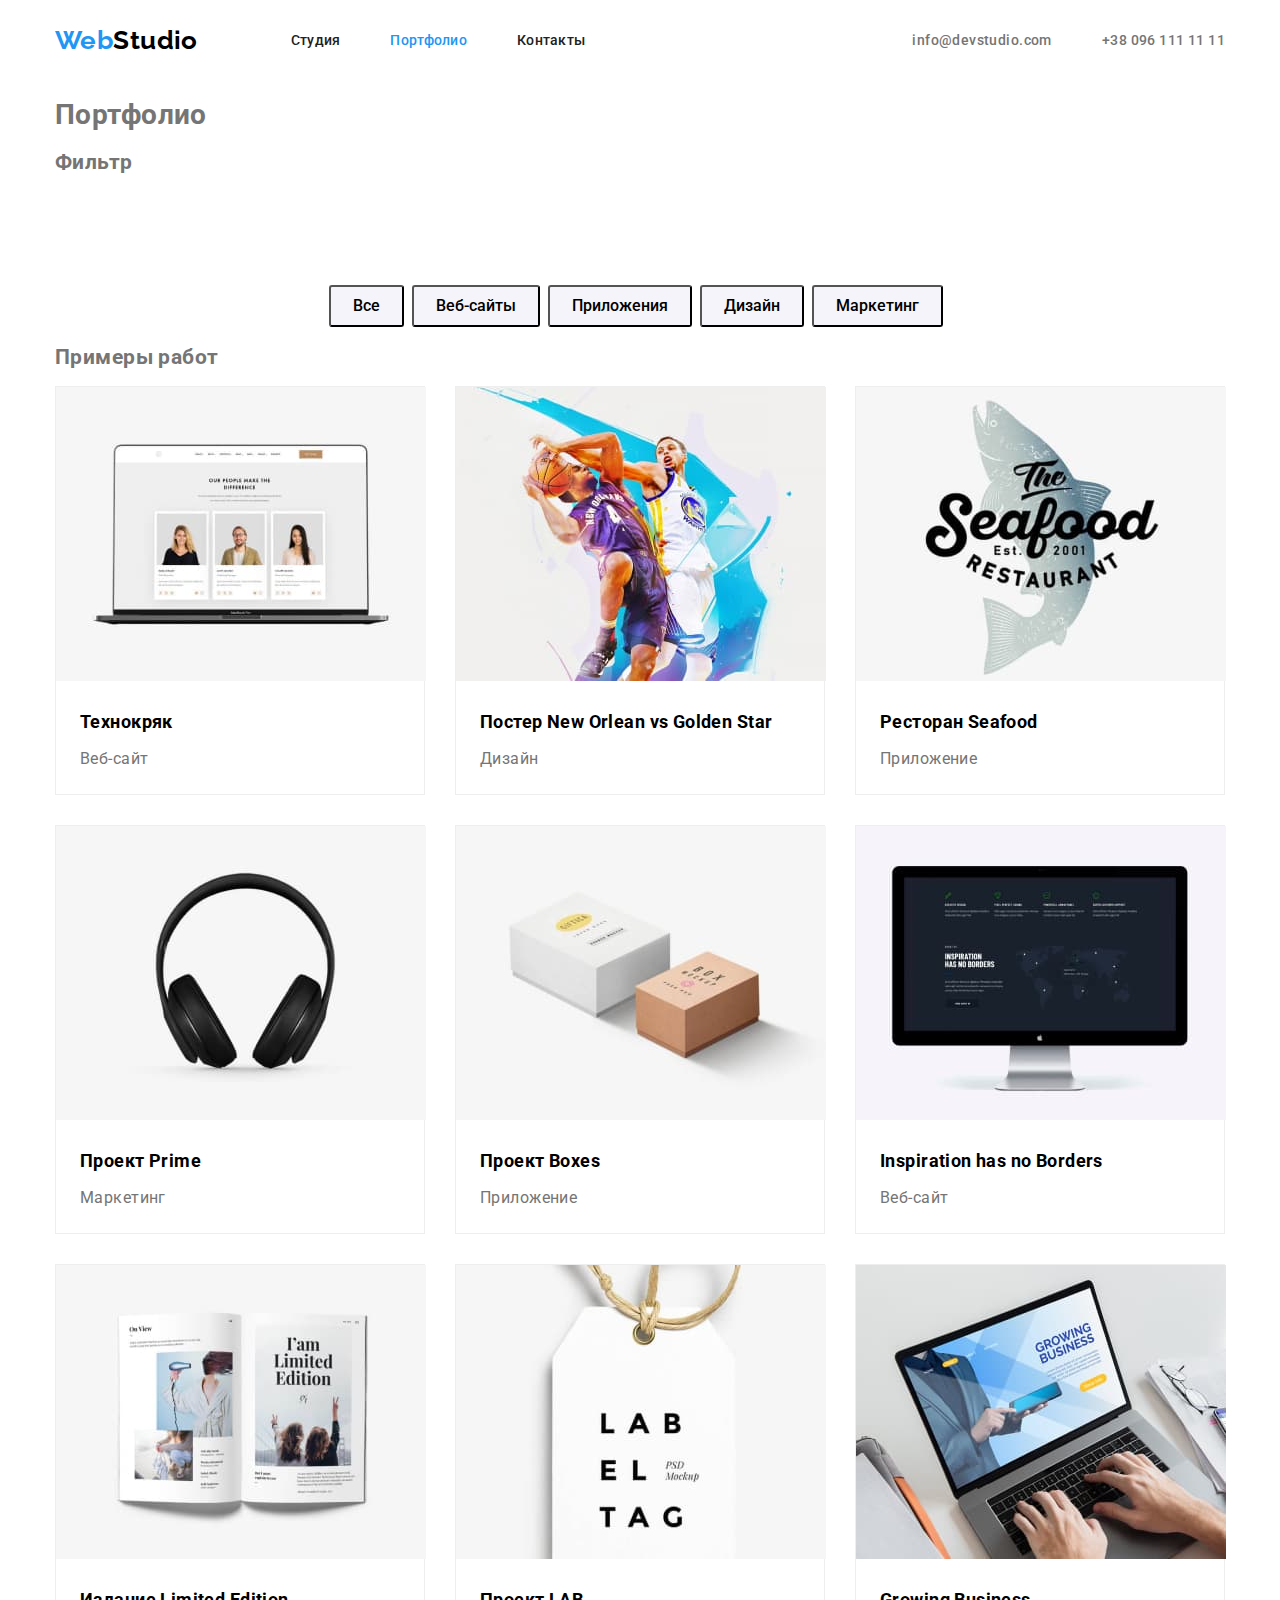
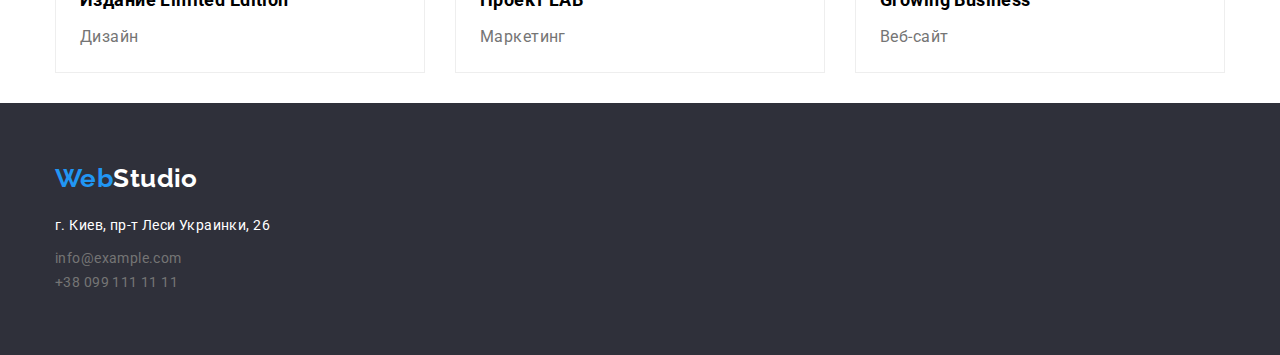
==== portfolio.html @ 8101298c "border" ====
<!DOCTYPE html>
<html lang="ru">
<head>
    <meta charset="UTF-8">
    <meta http-equiv="X-UA-Compatible" content="IE=edge">
    <meta name="viewport" content="width=device-width, initial-scale=1.0">
    <title>Portfolio</title>
    <link rel="stylesheet" href="https://cdnjs.cloudflare.com/ajax/libs/modern-normalize/1.1.0/modern-normalize.min.css">
    <link rel="stylesheet" href="./css/styles.css">
    <link href="https://fonts.googleapis.com/css2?family=Raleway:wght@700&family=Roboto:wght@400;500;700;900&display=swap"
    rel="stylesheet">
</head>
<body>
    <header class="header">
        <nav class="all-nav">
            <div class="container header-cont">
                <a href="./index.html" class="logo"><span class="web">Web</span><span class="studio-dark">Studio</span></a>
                <ul class="site-nav list">
                    <li><a href="./index.html" class="link">Студия</a></li>
                    <li><a href="./portfolio.html" class="link current">Портфолио</a></li>
                    <li><a href="" class="link">Контакты</a></li>
                </ul>
                <ul class="contact-header list">
                    <li><a href="mailto:info@devstudio.com" class="mail link">info@devstudio.com</a></li>
                    <li><a href="tell:+380961111111" class="tell link">+38 096 111 11 11</a></li>
                </ul>
            </div>
        </nav>
    </header>
    <main class="container main-portfolio">
        <h1>Портфолио</h1>
        <section>
            <h2>Фильтр</h2>
            <ul class="filter list">
                <li>
                    <button type="button" class="button">Все</button>
                </li>
                <li>
                    <button type="button" class="button">Веб-сайты</button>
                </li>
                <li>
                    <button type="button" class="button">Приложения</button>
                </li>
                <li>
                    <button type="button" class="button">Дизайн</button>
                </li>
                <li>
                    <button type="button" class="button">Маркетинг</button>
                </li>
            </ul>
        </section>
        <section class="examples">
            <h2>Примеры работ</h2>
            <ul class="examples-list list">
                <li class="examples-item">
                    <a href="" class="link">
                        <img src="./images/techcrack.jpg" alt="Пример веб-сайта" width="370">
                            <div class="abra">
                                <h3 class="title">Технокряк</h3>
                                <p class="description">Веб-сайт</p>
                            </div>
                    </a>
                </li>
                <li class="examples-item">
                    <a href="" class="link">
                        <img src="./images/poster-no-gs.jpg" alt="Постер игры" width="370">
                        <div class="abra">
                            <h3 class="title">Постер New Orlean vs Golden Star</h3>
                            <p class="description">Дизайн</p>
                        </div>
                    </a>
                </li>
                <li class="examples-item">
                    <a href="" class="link">
                        <img src="./images/seafood.jpg" alt="Приложение для ресторана" width="370">
                        <div class="abra">
                            <h3 class="title">Ресторан Seafood</h3>
                            <p class="description">Приложение</p>
                        </div>
                    </a>
                </li>
                <li class="examples-item">
                    <a href="" class="link">
                        <img src="./images/project-prime.jpg" alt="Наушники" width="370">
                        <div class="abra">
                            <h3 class="title">Проект Prime</h3>
                            <p class="description">Маркетинг</p>
                        </div>
                    </a>
                </li>
                <li class="examples-item">
                    <a href="" class="link">
                        <img src="./images/project-boxes.jpg" alt="Коробки" width="370">
                        <div class="abra">
                            <h3 class="title">Проект Boxes</h3>
                            <p class="description">Приложение</p>
                        </div>
                    </a>
                </li>
                <li class="examples-item">
                    <a href="" class="link">
                        <img src="./images/inspiration-has-no-borders.jpg" alt="Пример веб-сайта" width="370">
                        <div class="abra">
                            <h3 class="title">Inspiration has no Borders</h3>
                            <p class="description">Веб-сайт</p>
                        </div>
                    </a>
                </li>
                <li class="examples-item">
                    <a href="" class="link">
                        <img src="./images/limited-edition.jpg" alt="Журнал" width="370">
                        <div class="abra">
                            <h3 class="title">Издание Limited Edition</h3>
                            <p class="description">Дизайн</p>
                        </div>
                    </a>
                </li>
                <li class="examples-item">
                    <a href="" class="link">
                        <img src="./images/project-lab.jpg" alt="Бирка" width="370">
                        <div class="abra">
                            <h3 class="title">Проект LAB</h3>
                            <p class="description">Маркетинг</p>
                        </div>
                    </a>
                    
                </li>
                <li class="examples-item">
                    <a href="" class="link">
                        <img src="./images/growing-business.jpg" alt="Пример проложения" width="370">
                        <div class="abra">
                            <h3 class="title">Growing Business</h3>
                            <p class="description">Веб-сайт</p>
                        </div>
                    </a>
                </li>
            </ul>
        </section>
    </main>
    <footer class="footer ">
        <div class="container">
            <a href="index.html" class="logo link"><span class="web">Web</span><span class="studio-light">Studio</span></a>
            <address class="adress">
                г. Киев, пр-т Леси Украинки, 26
            </address>
            <ul class="contact-footer list">
                <li>
                    <a href="mailto:info@example.com" class="mail link">info@example.com</a>
                </li>
                <li>
                    <a href="tell:+380991111111" class="tell link">+38 099 111 11 11</a>
                </li>
            </ul>
        </div>
    </footer>
</body>
</html>
---- css/styles.css ----
/* Цвет основного текста #757575 */
/* Цвет загoловков #212121 */
/* Цвет акцентирования внимания #2196f3 */
/* Цвет вторичного фона #f5f4fa */
/* Цвет белого текста #ffffff */
/* Фон футера и героя #2f303a*/
:root {
  --primary-text-color: #757575;
  --title-text-color: #212121;
  --accent-text-color: #2196f3;
  --logo-web-color: #2196f3;
  --logo-studio-color: #000000;
  --white-color-text: #ffffff;
  --alternative-bgc: #2f303a;
  --secondary-bcg: #f5f4fa;
}
body {
  font-family: Roboto, sans-serif;
  color: var(--primary-text-color);
  letter-spacing: 0.03em;
  font-size: 14px;
}
.list {
  list-style: none;
  padding: 0;
  margin: 0;
}
.link {
  text-decoration: none;
}
.container {
  margin-left: auto;
  margin-right: auto;
  width: 1200px;
  padding-right: 15px;
  padding-left: 15px;
}
.img {
  display: block;
}
/* Site nav */
.header {
  height: 80px;
}
.header-cont {
  display: flex;
  align-items: center;
  height: 80px;
}
.logo {
  display: flex;
  font-family: raleway, sans-serif;
  font-weight: 700;
  font-size: 26px;
  line-height: 31px;
  text-decoration: none;
}
.logo .web {
  color: var(--logo-web-color);
}
.logo .studio-dark {
  color: var(--logo-studio-color);
}
.logo .studio-light {
  color: var(--white-color-text);
}
.site-nav {
  display: flex;
  margin-left: 93px;
}
.site-nav .link {
  color: var(--title-text-color);
  font-weight: 500;
  line-height: 16px;
  letter-spacing: 0.02em;
  line-height: 1.14;
}
.site-nav .link:not(last-child) {
  margin-right: 50px;
}
.contact-header {
  display: flex;
  margin-left: auto;
}
.site-nav .link:hover,
.site-nav .link:focus {
  color: var(--accent-text-color);
}
.site-nav .link.current {
  color: var(--accent-text-color);
}
.contact-header .tell {
  margin-left: 50px;
}
/* Hero */
.hero {
  background-color: var(--alternative-bgc);
  margin-top: 0px;
  margin-bottom: 0px;
  text-align: center;
  height: 600px;
}
.hero .hero-title {
  color: var(--white-color-text);
  font-weight: 900;
  font-size: 44px;
  line-height: 1.36;
  letter-spacing: 0.06em;
  text-transform: uppercase;
  text-align: center;
  width: 696px;
  margin-bottom: 30px;
  margin-right: auto;
  margin-left: auto;
  padding-top: 200px;
}
.hero .button {
  background-color: var(--accent-text-color);
  color: var(--white-color-text);
  font-family: inherit;
  font-weight: 700;
  letter-spacing: 0.06em;
  font-size: 16px;
  line-height: 1.88;
  cursor: pointer;
  text-align: center;
  border-radius: 3px;
  border: none;
  width: 200px;
  height: 50px;
  margin-right: auto;
  margin-left: auto;
  margin-bottom: 200px;
}
.hero .button:hover,
.hero .button:focus {
  background-color: #188ce8;
}
/* Section */
.section .section-title {
  font-weight: 700;
  font-size: 36px;
  line-height: 1.16;
  color: var(--title-text-color);
  padding-top: 0px;
  margin-top: 0px;
  margin-bottom: 50px;
}
.section .title {
  color: var(--title-text-color);
  font-weight: 700;
  line-height: 1.14;
  margin-bottom: 10px;
  text-transform: uppercase;
}
.without {
  padding-top: 0px;
  padding-bottom: 94px;
}
.without .list-item {
  width: 270px;
}
.without .list {
  display: flex;
  flex-direction: row;
  justify-content: space-between;
}
.s-features .list {
  display: flex;
  flex-direction: row;
  justify-content: space-between;
}
.s-features .section-title {
  display: flex;
  flex-direction: row;
  justify-content: center;
}
.features-img {
  margin-bottom: 94px;
}
.section .description {
  font-weight: 400;
  line-height: 1.7;
  margin-top: 0px;
  margin-bottom: 0px;
}
.our-team .list {
  display: flex;
  flex-direction: row;
  justify-content: space-between;
  padding-bottom: 94px;
}
.our-team {
  background-color: var(--secondary-bcg);
  height: 648px;
}
.our-team .section-title {
  display: flex;
  padding-top: 94px;
  margin-bottom: 50px;
  justify-content: center;
}
.section .team-name {
  color: var(--title-text-color);
  font-size: 16px;
  line-height: 1.19;
  font-weight: 500;
  margin-top: 30px;
  margin-bottom: 10px;
}
.section .position {
  font-size: 16px;
  font-weight: 400;
  line-height: 1.19;
  padding-bottom: 30px;
  margin: 0px;
}
.worker-box {
  background-color: var(--white-color-text);
  width: 270px;
  text-align: center;
  border-radius: 1px;
  box-shadow: 0px 2px 1px rgba(0, 0, 0, 0.2), 0px 1px 1px rgba(0, 0, 0, 0.14),
    0px 1px 3px rgba(0, 0, 0, 0.12);
}
.footer {
  background-color: var(--alternative-bgc);
}
.footer .logo {
  padding-top: 60px;
  margin-bottom: 20px;
}
.contact-header .mail,
.contact-header .tell {
  font-weight: 500;
  color: var(--primary-text-color);
}
.contact-header .mail:focus,
.contact-header .tell:focus,
.contact-header .mail:hover,
.contact-header .tell:hover {
  color: var(--accent-text-color);
}
.contact-footer .mail,
.contact-footer .tell {
  font-weight: 400;
  color: var(--primary-text-color);
  line-height: 1.7;
}
.contact-footer .mail {
  margin-bottom: 9px;
}
.contact-footer .tell {
  padding-bottom: 0px;
}
.contact-footer .mail:hover,
.contact-footer .tell:hover,
.contact-footer .mail:focus,
.contact-footer .tell:focus {
  color: var(--accent-text-color);
}
.adress {
  color: var(--white-color-text);
  font-style: normal;
  line-height: 1.7;
  font-weight: 400;
  margin-bottom: 9px;
}
.contact-footer {
  padding-bottom: 60px;
}
/* Portfolio */
.examples-list {
  display: flex;
  justify-content: space-between;
  flex-wrap: wrap;
}
.filter .button {
  background-color: var(--secondary-bcg);
  color: var(--logo-studio-color);
  font-size: 16px;
  font-weight: 500;
  line-height: 1.62;
  text-align: center;
  font-family: inherit;
  cursor: pointer;
  padding: 6px 22px;
  border-radius: 3px;
}
.filter .button:focus,
.filter .button:hover {
  color: var(--white-color-text);
  background-color: var(--accent-text-color);
}
.examples .title {
  color: var(--logo-studio-color);
  font-size: 18px;
  line-height: 2;
  font-weight: 700;
  margin: 0px;
  margin-bottom: 4px;
}
.examples .description {
  font-size: 16px;
  line-height: 1.88;
  font-weight: 400;
  color: var(--primary-text-color);
  margin: 0px;
}
.examples-item {
  border: 1px solid #eeeeee;
  width: 370px;
  margin-bottom: 30px;
  margin-right: 0px;
}
.abra {
  margin: 20px 24px;
  width: 322px;
  height: 70px;
}
.filter {
  display: flex;
  justify-content: center;
  padding-top: 94px;
}
.filter .button:not(last-child) {
  margin-right: 8px;
}
.mail-portfolio {
  border-top: 1px solid #ececec;
  padding-top: 94px;
}
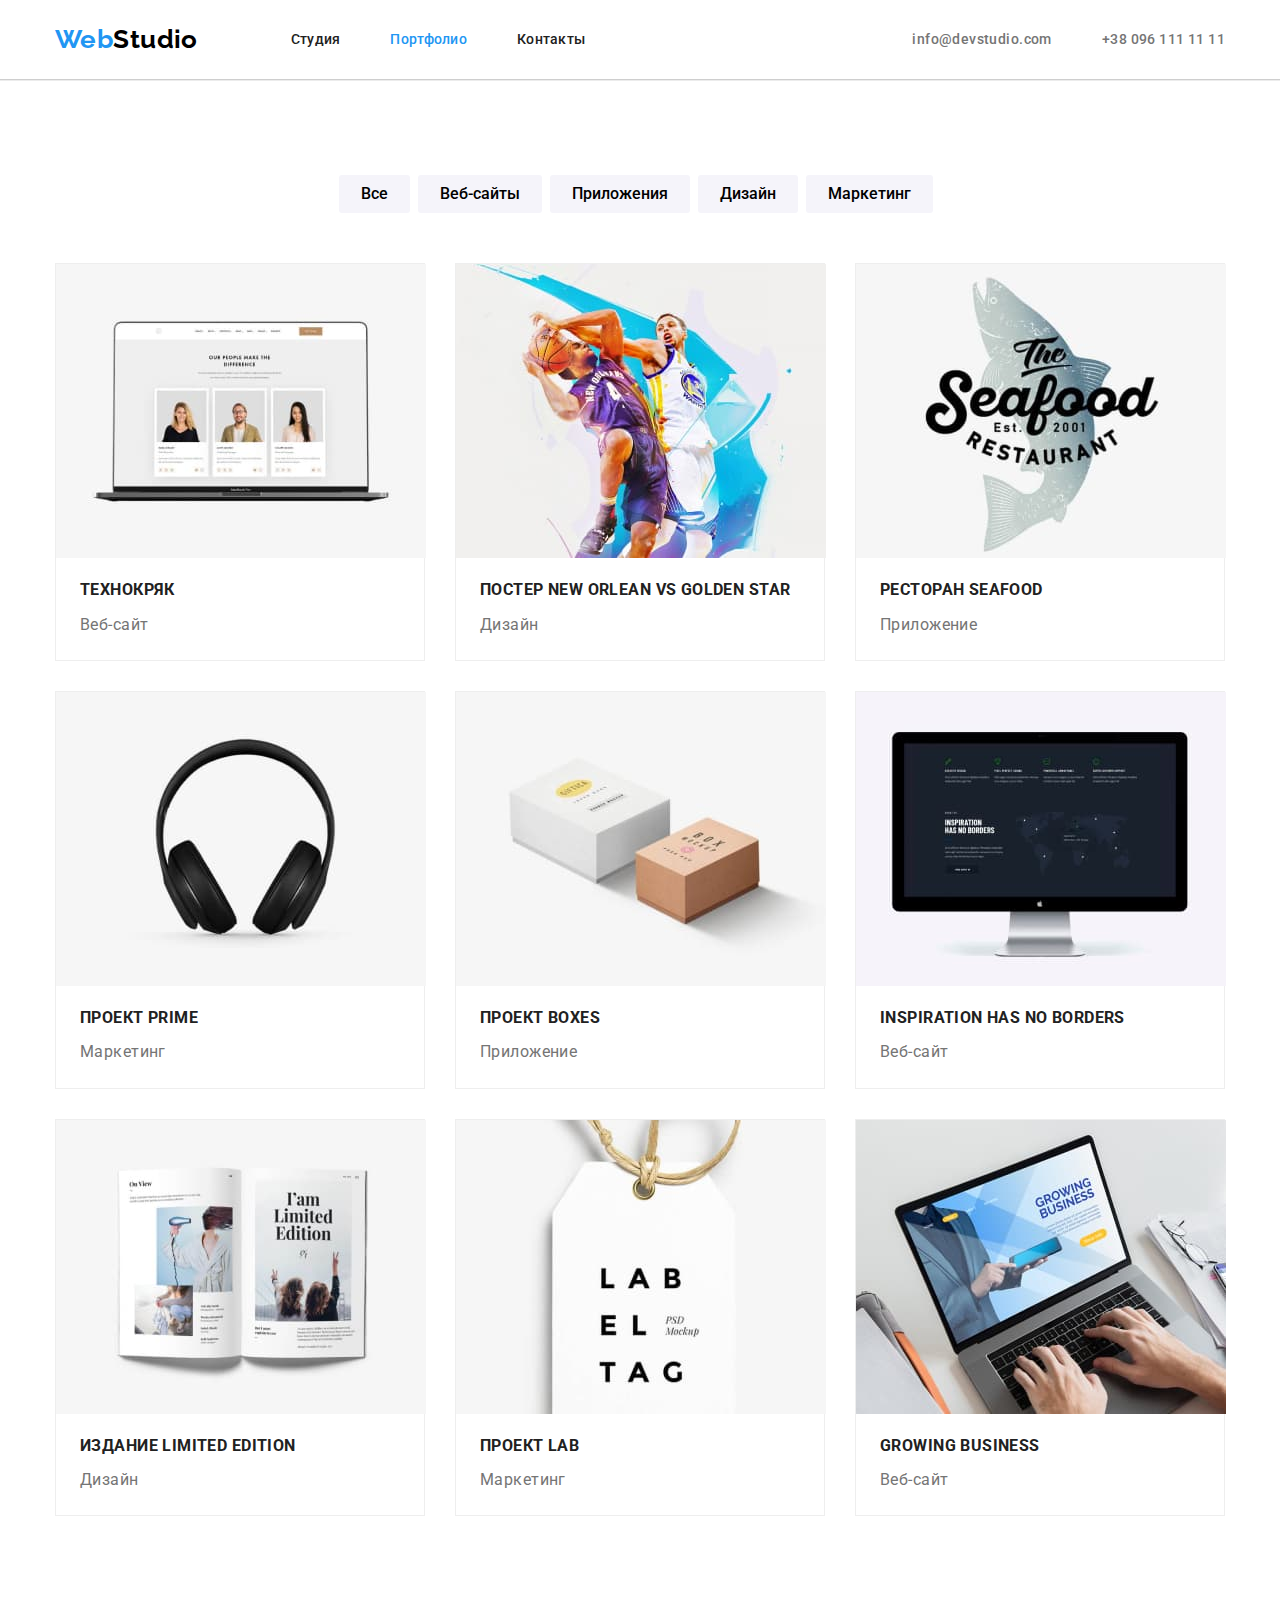
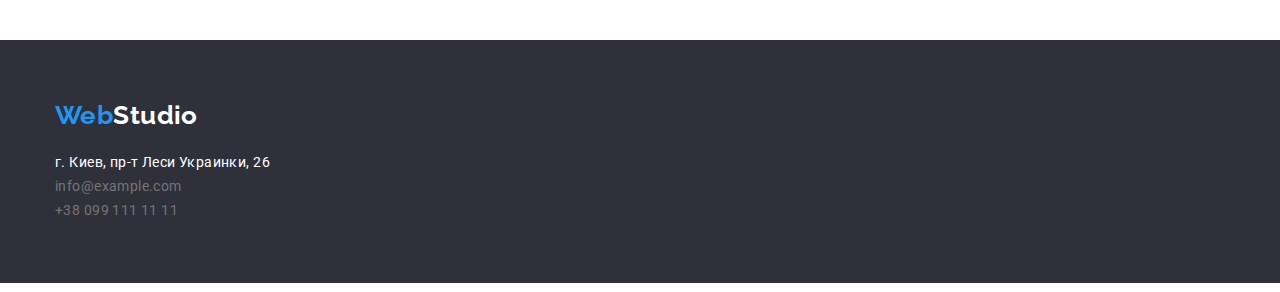
==== commit 25b18ad9: "исправление ошибок" ====
--- a/portfolio.html
+++ b/portfolio.html
@@ -1,157 +1,167 @@
 <!DOCTYPE html>
 <html lang="ru">
+
 <head>
     <meta charset="UTF-8">
     <meta http-equiv="X-UA-Compatible" content="IE=edge">
     <meta name="viewport" content="width=device-width, initial-scale=1.0">
     <title>Portfolio</title>
-    <link rel="stylesheet" href="https://cdnjs.cloudflare.com/ajax/libs/modern-normalize/1.1.0/modern-normalize.min.css">
+    <link rel="stylesheet"
+        href="https://cdnjs.cloudflare.com/ajax/libs/modern-normalize/1.1.0/modern-normalize.min.css">
+    <link
+        href="https://fonts.googleapis.com/css2?family=Raleway:wght@700&family=Roboto:wght@400;500;700;900&display=swap"
+        rel="stylesheet">
     <link rel="stylesheet" href="./css/styles.css">
-    <link href="https://fonts.googleapis.com/css2?family=Raleway:wght@700&family=Roboto:wght@400;500;700;900&display=swap"
-    rel="stylesheet">
+
 </head>
+
 <body>
+    <!--======================== HEADER ========================-->
     <header class="header">
-        <nav class="all-nav">
-            <div class="container header-cont">
-                <a href="./index.html" class="logo"><span class="web">Web</span><span class="studio-dark">Studio</span></a>
+        <div class="container">
+            <nav class="nav">
+                <a href="./index.html" class="logo"><span class="web">Web</span>
+                    <span class="studio-dark">Studio</span></a>
                 <ul class="site-nav list">
                     <li><a href="./index.html" class="link">Студия</a></li>
                     <li><a href="./portfolio.html" class="link current">Портфолио</a></li>
                     <li><a href="" class="link">Контакты</a></li>
                 </ul>
-                <ul class="contact-header list">
-                    <li><a href="mailto:info@devstudio.com" class="mail link">info@devstudio.com</a></li>
-                    <li><a href="tell:+380961111111" class="tell link">+38 096 111 11 11</a></li>
+            </nav>
+            <ul class="contact-header list">
+                <li><a href="mailto:info@devstudio.com" class="mail link">info@devstudio.com</a></li>
+                <li><a href="tell:+380961111111" class="tell link">+38 096 111 11 11</a></li>
+            </ul>
+        </div>
+    </header>
+    <main>
+        <section class="section portfolio">
+            <div class="container">
+                <h1 class="visually-hidden">Портфолио</h1>
+                <h2 class="visually-hidden">Фильтр</h2>
+                <ul class="filter list">
+                    <li>
+                        <button type="button" class="button">Все</button>
+                    </li>
+                    <li>
+                        <button type="button" class="button">Веб-сайты</button>
+                    </li>
+                    <li>
+                        <button type="button" class="button">Приложения</button>
+                    </li>
+                    <li>
+                        <button type="button" class="button">Дизайн</button>
+                    </li>
+                    <li>
+                        <button type="button" class="button">Маркетинг</button>
+                    </li>
                 </ul>
-            </div>
-        </nav>
-    </header>
-    <main class="container main-portfolio">
-        <h1>Портфолио</h1>
-        <section>
-            <h2>Фильтр</h2>
-            <ul class="filter list">
-                <li>
-                    <button type="button" class="button">Все</button>
-                </li>
-                <li>
-                    <button type="button" class="button">Веб-сайты</button>
-                </li>
-                <li>
-                    <button type="button" class="button">Приложения</button>
-                </li>
-                <li>
-                    <button type="button" class="button">Дизайн</button>
-                </li>
-                <li>
-                    <button type="button" class="button">Маркетинг</button>
-                </li>
-            </ul>
-        </section>
-        <section class="examples">
-            <h2>Примеры работ</h2>
-            <ul class="examples-list list">
-                <li class="examples-item">
-                    <a href="" class="link">
-                        <img src="./images/techcrack.jpg" alt="Пример веб-сайта" width="370">
+                <h2 class="visually-hidden">Примеры работ</h2>
+                <ul class="examples-list list">
+                    <li class="examples-item">
+                        <a href="" class="link">
+                            <img src="./images/techcrack.jpg" alt="Пример веб-сайта" width="370">
                             <div class="abra">
                                 <h3 class="title">Технокряк</h3>
                                 <p class="description">Веб-сайт</p>
                             </div>
-                    </a>
-                </li>
-                <li class="examples-item">
-                    <a href="" class="link">
-                        <img src="./images/poster-no-gs.jpg" alt="Постер игры" width="370">
-                        <div class="abra">
-                            <h3 class="title">Постер New Orlean vs Golden Star</h3>
-                            <p class="description">Дизайн</p>
-                        </div>
-                    </a>
-                </li>
-                <li class="examples-item">
-                    <a href="" class="link">
-                        <img src="./images/seafood.jpg" alt="Приложение для ресторана" width="370">
-                        <div class="abra">
-                            <h3 class="title">Ресторан Seafood</h3>
-                            <p class="description">Приложение</p>
-                        </div>
-                    </a>
-                </li>
-                <li class="examples-item">
-                    <a href="" class="link">
-                        <img src="./images/project-prime.jpg" alt="Наушники" width="370">
-                        <div class="abra">
-                            <h3 class="title">Проект Prime</h3>
-                            <p class="description">Маркетинг</p>
-                        </div>
-                    </a>
-                </li>
-                <li class="examples-item">
-                    <a href="" class="link">
-                        <img src="./images/project-boxes.jpg" alt="Коробки" width="370">
-                        <div class="abra">
-                            <h3 class="title">Проект Boxes</h3>
-                            <p class="description">Приложение</p>
-                        </div>
-                    </a>
-                </li>
-                <li class="examples-item">
-                    <a href="" class="link">
-                        <img src="./images/inspiration-has-no-borders.jpg" alt="Пример веб-сайта" width="370">
-                        <div class="abra">
-                            <h3 class="title">Inspiration has no Borders</h3>
-                            <p class="description">Веб-сайт</p>
-                        </div>
-                    </a>
-                </li>
-                <li class="examples-item">
-                    <a href="" class="link">
-                        <img src="./images/limited-edition.jpg" alt="Журнал" width="370">
-                        <div class="abra">
-                            <h3 class="title">Издание Limited Edition</h3>
-                            <p class="description">Дизайн</p>
-                        </div>
-                    </a>
-                </li>
-                <li class="examples-item">
-                    <a href="" class="link">
-                        <img src="./images/project-lab.jpg" alt="Бирка" width="370">
-                        <div class="abra">
-                            <h3 class="title">Проект LAB</h3>
-                            <p class="description">Маркетинг</p>
-                        </div>
-                    </a>
-                    
-                </li>
-                <li class="examples-item">
-                    <a href="" class="link">
-                        <img src="./images/growing-business.jpg" alt="Пример проложения" width="370">
-                        <div class="abra">
-                            <h3 class="title">Growing Business</h3>
-                            <p class="description">Веб-сайт</p>
-                        </div>
-                    </a>
-                </li>
-            </ul>
+                        </a>
+                    </li>
+                    <li class="examples-item">
+                        <a href="" class="link">
+                            <img src="./images/poster-no-gs.jpg" alt="Постер игры" width="370">
+                            <div class="abra">
+                                <h3 class="title">Постер New Orlean vs Golden Star</h3>
+                                <p class="description">Дизайн</p>
+                            </div>
+                        </a>
+                    </li>
+                    <li class="examples-item">
+                        <a href="" class="link">
+                            <img src="./images/seafood.jpg" alt="Приложение для ресторана" width="370">
+                            <div class="abra">
+                                <h3 class="title">Ресторан Seafood</h3>
+                                <p class="description">Приложение</p>
+                            </div>
+                        </a>
+                    </li>
+                    <li class="examples-item">
+                        <a href="" class="link">
+                            <img src="./images/project-prime.jpg" alt="Наушники" width="370">
+                            <div class="abra">
+                                <h3 class="title">Проект Prime</h3>
+                                <p class="description">Маркетинг</p>
+                            </div>
+                        </a>
+                    </li>
+                    <li class="examples-item">
+                        <a href="" class="link">
+                            <img src="./images/project-boxes.jpg" alt="Коробки" width="370">
+                            <div class="abra">
+                                <h3 class="title">Проект Boxes</h3>
+                                <p class="description">Приложение</p>
+                            </div>
+                        </a>
+                    </li>
+                    <li class="examples-item">
+                        <a href="" class="link">
+                            <img src="./images/inspiration-has-no-borders.jpg" alt="Пример веб-сайта" width="370">
+                            <div class="abra">
+                                <h3 class="title">Inspiration has no Borders</h3>
+                                <p class="description">Веб-сайт</p>
+                            </div>
+                        </a>
+                    </li>
+                    <li class="examples-item">
+                        <a href="" class="link">
+                            <img src="./images/limited-edition.jpg" alt="Журнал" width="370">
+                            <div class="abra">
+                                <h3 class="title">Издание Limited Edition</h3>
+                                <p class="description">Дизайн</p>
+                            </div>
+                        </a>
+                    </li>
+                    <li class="examples-item">
+                        <a href="" class="link">
+                            <img src="./images/project-lab.jpg" alt="Бирка" width="370">
+                            <div class="abra">
+                                <h3 class="title">Проект LAB</h3>
+                                <p class="description">Маркетинг</p>
+                            </div>
+                        </a>
+
+                    </li>
+                    <li class="examples-item">
+                        <a href="" class="link">
+                            <img src="./images/growing-business.jpg" alt="Пример проложения" width="370">
+                            <div class="abra">
+                                <h3 class="title">Growing Business</h3>
+                                <p class="description">Веб-сайт</p>
+                            </div>
+                        </a>
+                    </li>
+                </ul>
+            </div>
         </section>
     </main>
     <footer class="footer ">
         <div class="container">
-            <a href="index.html" class="logo link"><span class="web">Web</span><span class="studio-light">Studio</span></a>
+            <a href="index.html" class="logo link"><span class="web">Web</span><span
+                    class="studio-light">Studio</span></a>
             <address class="adress">
                 г. Киев, пр-т Леси Украинки, 26
+
+                <ul class="contact-footer list">
+                    <li>
+                        <a href="mailto:info@example.com" class="mail link">info@example.com</a>
+                    </li>
+                    <li>
+                        <a href="tell:+380991111111" class="tell link">+38 099 111 11 11</a>
+                    </li>
+                </ul>
             </address>
-            <ul class="contact-footer list">
-                <li>
-                    <a href="mailto:info@example.com" class="mail link">info@example.com</a>
-                </li>
-                <li>
-                    <a href="tell:+380991111111" class="tell link">+38 099 111 11 11</a>
-                </li>
-            </ul>
         </div>
     </footer>
 </body>
+
 </html>--- a/css/styles.css
+++ b/css/styles.css
@@ -14,19 +14,25 @@
   --alternative-bgc: #2f303a;
   --secondary-bcg: #f5f4fa;
 }
+.link {
+  text-decoration: none;
+}
 body {
   font-family: Roboto, sans-serif;
   color: var(--primary-text-color);
   letter-spacing: 0.03em;
   font-size: 14px;
 }
+h1,
+h2,
+h3,
+p {
+  margin: 0;
+}
 .list {
   list-style: none;
   padding: 0;
   margin: 0;
-}
-.link {
-  text-decoration: none;
 }
 .container {
   margin-left: auto;
@@ -38,15 +44,20 @@
 .img {
   display: block;
 }
+.visually-hidden {
+  position: absolute;
+  width: 1px;
+  height: 1px;
+  margin: -1px;
+  border: 0;
+  padding: 0;
+
+  white-space: nowrap;
+  clip-path: inset(100%);
+  clip: rect(0 0 0 0);
+  overflow: hidden;
+}
 /* Site nav */
-.header {
-  height: 80px;
-}
-.header-cont {
-  display: flex;
-  align-items: center;
-  height: 80px;
-}
 .logo {
   display: flex;
   font-family: raleway, sans-serif;
@@ -54,6 +65,7 @@
   font-size: 26px;
   line-height: 31px;
   text-decoration: none;
+  align-items: center;
 }
 .logo .web {
   color: var(--logo-web-color);
@@ -67,6 +79,10 @@
 .site-nav {
   display: flex;
   margin-left: 93px;
+}
+.nav {
+  display: flex;
+  align-items: center;
 }
 .site-nav .link {
   color: var(--title-text-color);
@@ -75,11 +91,22 @@
   letter-spacing: 0.02em;
   line-height: 1.14;
 }
-.site-nav .link:not(last-child) {
+.site-nav > li:not(:last-child) {
   margin-right: 50px;
 }
+.header .container {
+  display: flex;
+  align-items: center;
+  flex-direction: row;
+}
+.header {
+  border-bottom: 1px solid #cecece;
+  padding-top: 24px;
+  padding-bottom: 24px;
+}
 .contact-header {
   display: flex;
+  text-align: center;
   margin-left: auto;
 }
 .site-nav .link:hover,
@@ -99,6 +126,8 @@
   margin-bottom: 0px;
   text-align: center;
   height: 600px;
+  padding-top: 200px;
+  padding-bottom: 200px;
 }
 .hero .hero-title {
   color: var(--white-color-text);
@@ -109,10 +138,8 @@
   text-transform: uppercase;
   text-align: center;
   width: 696px;
+  margin: 0 auto;
   margin-bottom: 30px;
-  margin-right: auto;
-  margin-left: auto;
-  padding-top: 200px;
 }
 .hero .button {
   background-color: var(--accent-text-color);
@@ -153,24 +180,24 @@
   margin-bottom: 10px;
   text-transform: uppercase;
 }
-.without {
+.features {
   padding-top: 0px;
   padding-bottom: 94px;
 }
-.without .list-item {
+.features .list-item {
   width: 270px;
 }
-.without .list {
+.features .list {
   display: flex;
   flex-direction: row;
   justify-content: space-between;
 }
-.s-features .list {
+.bussines .list {
   display: flex;
   flex-direction: row;
   justify-content: space-between;
 }
-.s-features .section-title {
+.bussines .section-title {
   display: flex;
   flex-direction: row;
   justify-content: center;
@@ -178,7 +205,7 @@
 .features-img {
   margin-bottom: 94px;
 }
-.section .description {
+.sect .description {
   font-weight: 400;
   line-height: 1.7;
   margin-top: 0px;
@@ -192,7 +219,6 @@
 }
 .our-team {
   background-color: var(--secondary-bcg);
-  height: 648px;
 }
 .our-team .section-title {
   display: flex;
@@ -286,6 +312,7 @@
   cursor: pointer;
   padding: 6px 22px;
   border-radius: 3px;
+  border-style: none;
 }
 .filter .button:focus,
 .filter .button:hover {
@@ -300,7 +327,7 @@
   margin: 0px;
   margin-bottom: 4px;
 }
-.examples .description {
+.examples-item .description {
   font-size: 16px;
   line-height: 1.88;
   font-weight: 400;
@@ -316,17 +343,19 @@
 .abra {
   margin: 20px 24px;
   width: 322px;
-  height: 70px;
 }
 .filter {
   display: flex;
   justify-content: center;
+  margin-bottom: 50px;
+}
+.filter .button:nth-last-child(1) {
+  margin-right: 8px;
+}
+.section {
   padding-top: 94px;
-}
-.filter .button:not(last-child) {
-  margin-right: 8px;
-}
-.mail-portfolio {
+  padding-bottom: 94px;
+}
+.portfolio {
   border-top: 1px solid #ececec;
-  padding-top: 94px;
-}
+}
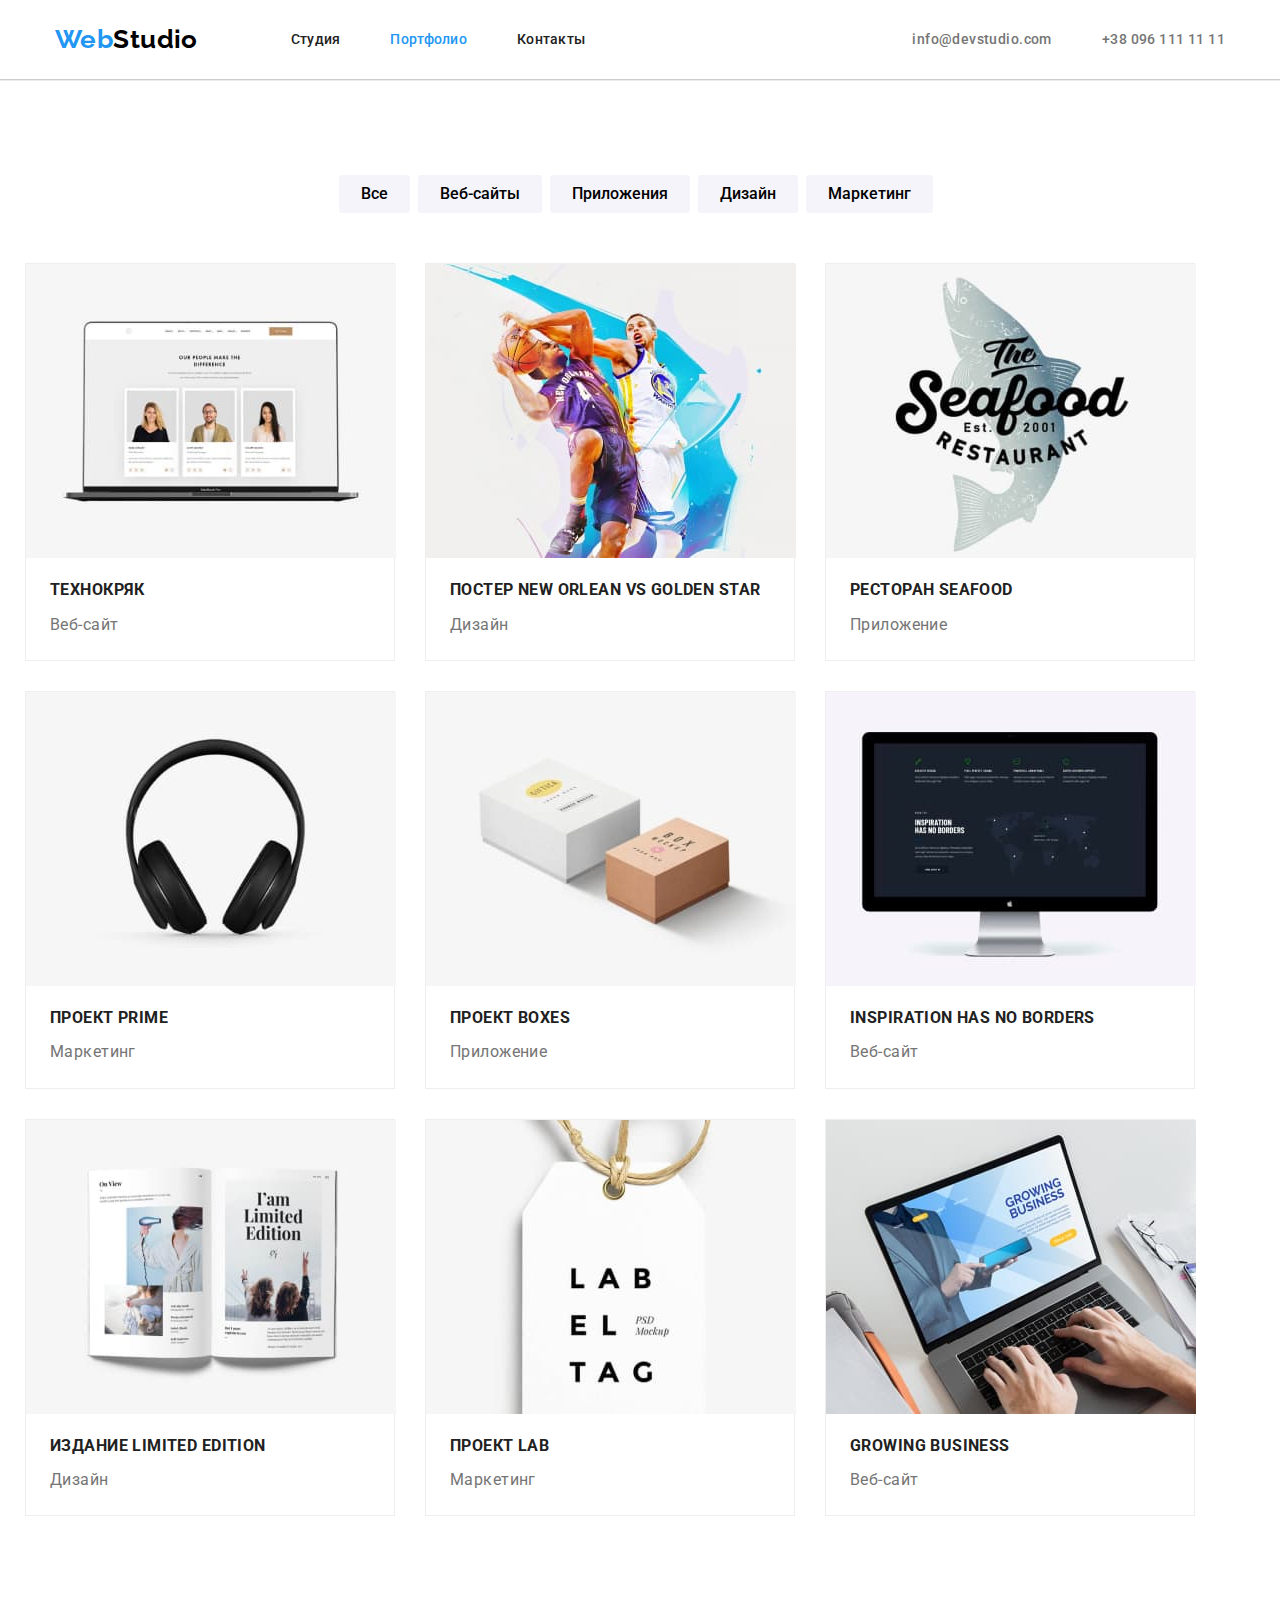
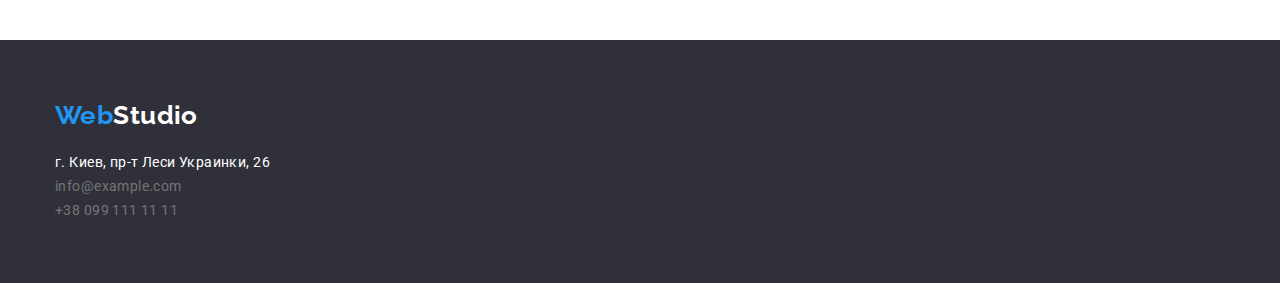
==== commit 8355ed84: "correct" ====
--- a/portfolio.html
+++ b/portfolio.html
@@ -61,7 +61,7 @@
                     <li class="examples-item">
                         <a href="" class="link">
                             <img src="./images/techcrack.jpg" alt="Пример веб-сайта" width="370">
-                            <div class="abra">
+                            <div class="item-description">
                                 <h3 class="title">Технокряк</h3>
                                 <p class="description">Веб-сайт</p>
                             </div>
@@ -70,7 +70,7 @@
                     <li class="examples-item">
                         <a href="" class="link">
                             <img src="./images/poster-no-gs.jpg" alt="Постер игры" width="370">
-                            <div class="abra">
+                            <div class="item-description">
                                 <h3 class="title">Постер New Orlean vs Golden Star</h3>
                                 <p class="description">Дизайн</p>
                             </div>
@@ -79,7 +79,7 @@
                     <li class="examples-item">
                         <a href="" class="link">
                             <img src="./images/seafood.jpg" alt="Приложение для ресторана" width="370">
-                            <div class="abra">
+                            <div class="item-description">
                                 <h3 class="title">Ресторан Seafood</h3>
                                 <p class="description">Приложение</p>
                             </div>
@@ -88,7 +88,7 @@
                     <li class="examples-item">
                         <a href="" class="link">
                             <img src="./images/project-prime.jpg" alt="Наушники" width="370">
-                            <div class="abra">
+                            <div class="item-description">
                                 <h3 class="title">Проект Prime</h3>
                                 <p class="description">Маркетинг</p>
                             </div>
@@ -97,7 +97,7 @@
                     <li class="examples-item">
                         <a href="" class="link">
                             <img src="./images/project-boxes.jpg" alt="Коробки" width="370">
-                            <div class="abra">
+                            <div class="item-description">
                                 <h3 class="title">Проект Boxes</h3>
                                 <p class="description">Приложение</p>
                             </div>
@@ -106,7 +106,7 @@
                     <li class="examples-item">
                         <a href="" class="link">
                             <img src="./images/inspiration-has-no-borders.jpg" alt="Пример веб-сайта" width="370">
-                            <div class="abra">
+                            <div class="item-description">
                                 <h3 class="title">Inspiration has no Borders</h3>
                                 <p class="description">Веб-сайт</p>
                             </div>
@@ -115,7 +115,7 @@
                     <li class="examples-item">
                         <a href="" class="link">
                             <img src="./images/limited-edition.jpg" alt="Журнал" width="370">
-                            <div class="abra">
+                            <div class="item-description">
                                 <h3 class="title">Издание Limited Edition</h3>
                                 <p class="description">Дизайн</p>
                             </div>
@@ -124,7 +124,7 @@
                     <li class="examples-item">
                         <a href="" class="link">
                             <img src="./images/project-lab.jpg" alt="Бирка" width="370">
-                            <div class="abra">
+                            <div class="item-description">
                                 <h3 class="title">Проект LAB</h3>
                                 <p class="description">Маркетинг</p>
                             </div>
@@ -134,7 +134,7 @@
                     <li class="examples-item">
                         <a href="" class="link">
                             <img src="./images/growing-business.jpg" alt="Пример проложения" width="370">
-                            <div class="abra">
+                            <div class="item-description">
                                 <h3 class="title">Growing Business</h3>
                                 <p class="description">Веб-сайт</p>
                             </div>
@@ -149,9 +149,10 @@
             <a href="index.html" class="logo link"><span class="web">Web</span><span
                     class="studio-light">Studio</span></a>
             <address class="adress">
-                г. Киев, пр-т Леси Украинки, 26
-
-                <ul class="contact-footer list">
+                <ul class="contact-footer list link">
+                    <li>
+                        <a href="" class="footer-adress link adress">г. Киев, пр-т Леси Украинки, 26</a>
+                    </li>
                     <li>
                         <a href="mailto:info@example.com" class="mail link">info@example.com</a>
                     </li>
--- a/css/styles.css
+++ b/css/styles.css
@@ -251,9 +251,10 @@
 }
 .footer {
   background-color: var(--alternative-bgc);
+  padding-top: 60px;
+  padding-bottom: 60px;
 }
 .footer .logo {
-  padding-top: 60px;
   margin-bottom: 20px;
 }
 .contact-header .mail,
@@ -279,6 +280,9 @@
 .contact-footer .tell {
   padding-bottom: 0px;
 }
+.footer-adress {
+  margin-bottom: 9px;
+}
 .contact-footer .mail:hover,
 .contact-footer .tell:hover,
 .contact-footer .mail:focus,
@@ -290,16 +294,12 @@
   font-style: normal;
   line-height: 1.7;
   font-weight: 400;
-  margin-bottom: 9px;
-}
-.contact-footer {
-  padding-bottom: 60px;
 }
 /* Portfolio */
 .examples-list {
   display: flex;
-  justify-content: space-between;
   flex-wrap: wrap;
+  margin-left: -30px;
 }
 .filter .button {
   background-color: var(--secondary-bcg);
@@ -338,9 +338,14 @@
   border: 1px solid #eeeeee;
   width: 370px;
   margin-bottom: 30px;
-  margin-right: 0px;
-}
-.abra {
+  margin-right: 30px;
+}
+.examples-item:not(:nth-last-child(-n + 3)) {
+  margin-bottom: 30px;
+}
+.examples-item:not(:nth-child(3n + 0)) {
+}
+.item-description {
   margin: 20px 24px;
   width: 322px;
 }
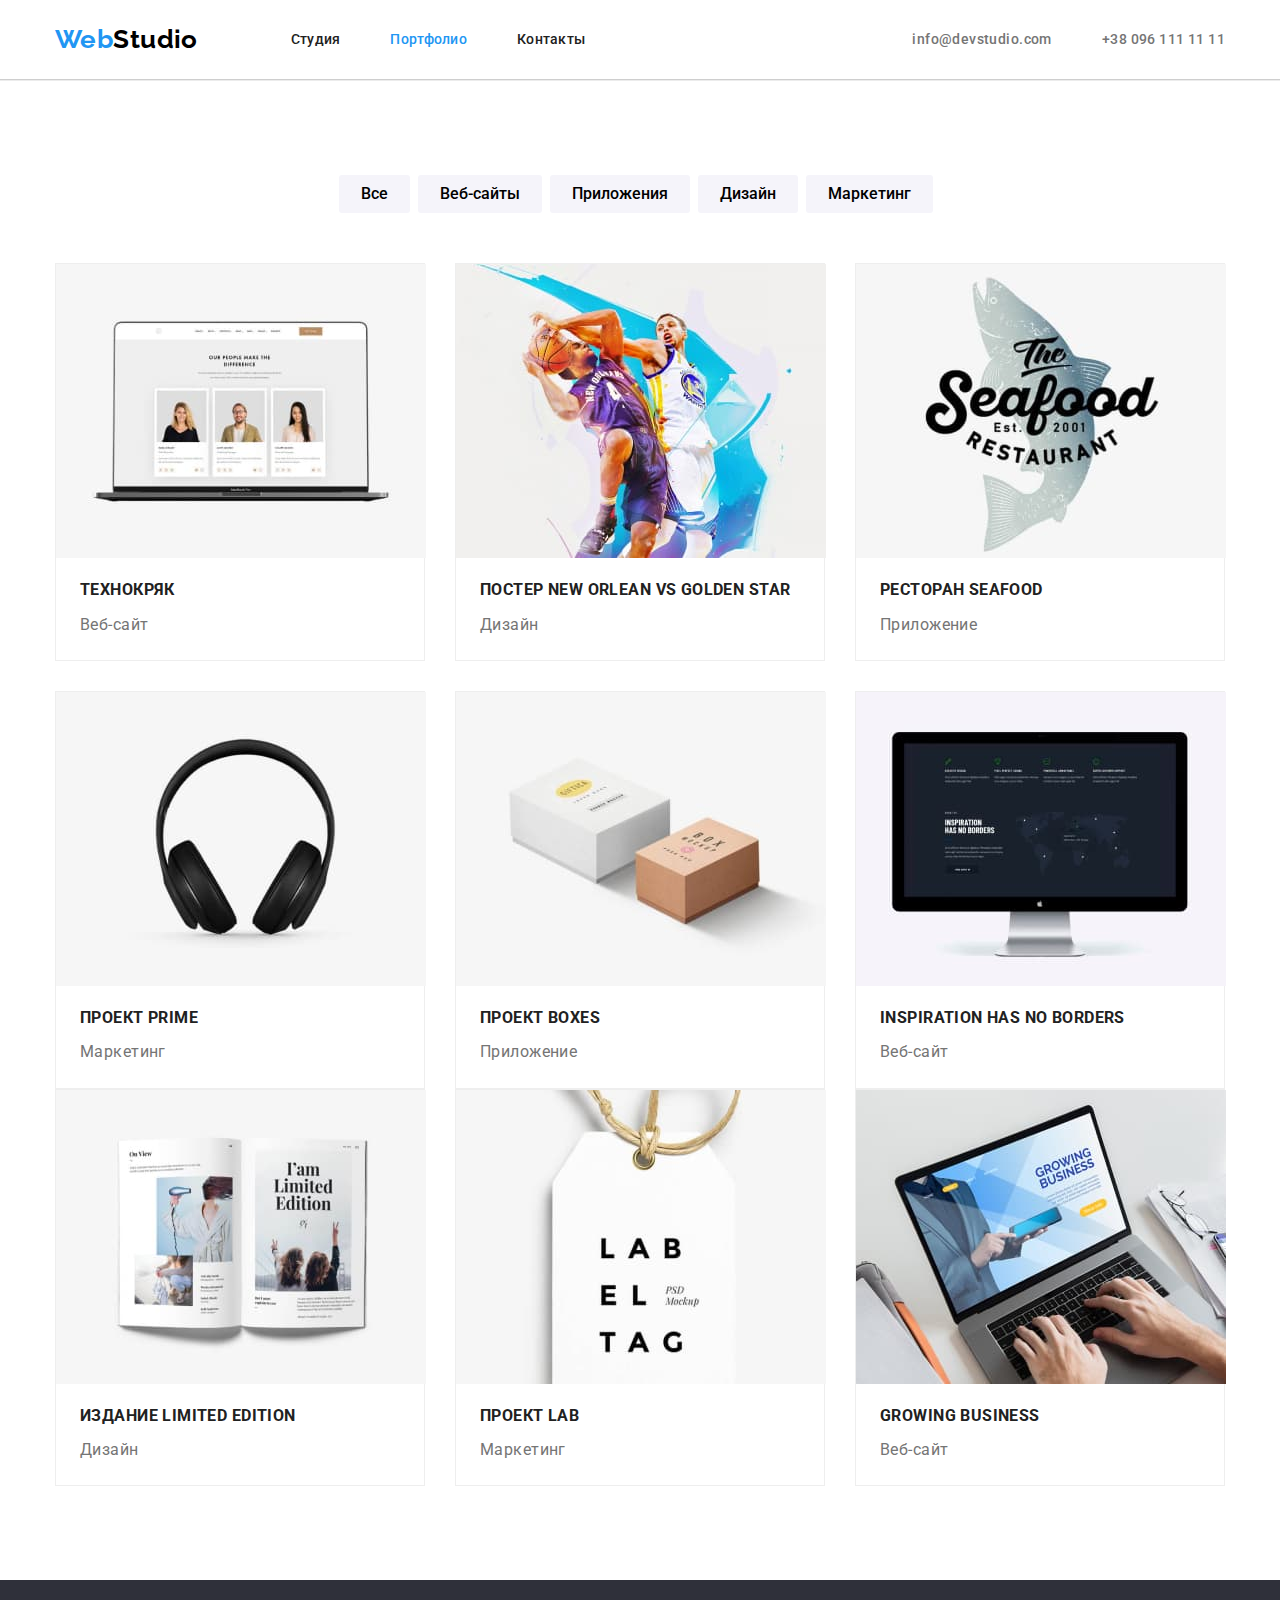
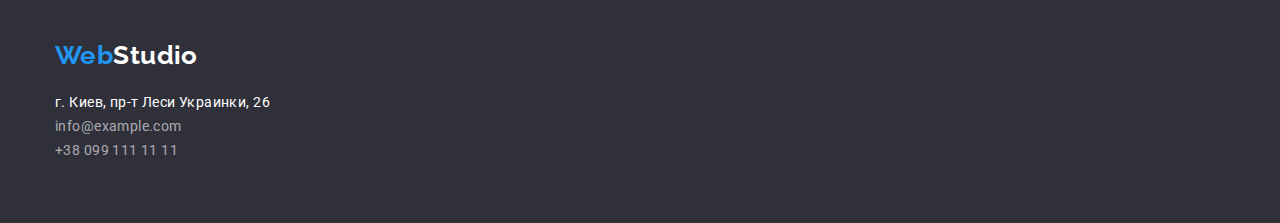
==== commit 55946e5c: "update" ====
--- a/portfolio.html
+++ b/portfolio.html
@@ -144,14 +144,14 @@
             </div>
         </section>
     </main>
-    <footer class="footer ">
+    <footer class="footer">
         <div class="container">
             <a href="index.html" class="logo link"><span class="web">Web</span><span
                     class="studio-light">Studio</span></a>
             <address class="adress">
                 <ul class="contact-footer list link">
                     <li>
-                        <a href="" class="footer-adress link adress">г. Киев, пр-т Леси Украинки, 26</a>
+                        <a href="https://goo.gl/maps/TSnyQtJxr7Js1hhs7" target="_blank" rel="noopener noreferrer" class="footer-adress link adress">г. Киев, пр-т Леси Украинки, 26</a>
                     </li>
                     <li>
                         <a href="mailto:info@example.com" class="mail link">info@example.com</a>
--- a/css/styles.css
+++ b/css/styles.css
@@ -4,6 +4,7 @@
 /* Цвет вторичного фона #f5f4fa */
 /* Цвет белого текста #ffffff */
 /* Фон футера и героя #2f303a*/
+/* Footer contact color */
 :root {
   --primary-text-color: #757575;
   --title-text-color: #212121;
@@ -13,6 +14,7 @@
   --white-color-text: #ffffff;
   --alternative-bgc: #2f303a;
   --secondary-bcg: #f5f4fa;
+  --footer-contact: rgba(255, 255, 255, 0.6);
 }
 .link {
   text-decoration: none;
@@ -202,9 +204,6 @@
   flex-direction: row;
   justify-content: center;
 }
-.features-img {
-  margin-bottom: 94px;
-}
 .sect .description {
   font-weight: 400;
   line-height: 1.7;
@@ -222,7 +221,6 @@
 }
 .our-team .section-title {
   display: flex;
-  padding-top: 94px;
   margin-bottom: 50px;
   justify-content: center;
 }
@@ -276,9 +274,11 @@
 }
 .contact-footer .mail {
   margin-bottom: 9px;
+  color: var(--footer-contact);
 }
 .contact-footer .tell {
   padding-bottom: 0px;
+  color: var(--footer-contact);
 }
 .footer-adress {
   margin-bottom: 9px;
@@ -299,7 +299,12 @@
 .examples-list {
   display: flex;
   flex-wrap: wrap;
-  margin-left: -30px;
+}
+.examples-item:nth-child(3n) {
+  margin-right: 0px;
+}
+.examples-item:nth-child(-n + 3) {
+  margin-bottom: 30px;
 }
 .filter .button {
   background-color: var(--secondary-bcg);
@@ -337,13 +342,7 @@
 .examples-item {
   border: 1px solid #eeeeee;
   width: 370px;
-  margin-bottom: 30px;
   margin-right: 30px;
-}
-.examples-item:not(:nth-last-child(-n + 3)) {
-  margin-bottom: 30px;
-}
-.examples-item:not(:nth-child(3n + 0)) {
 }
 .item-description {
   margin: 20px 24px;
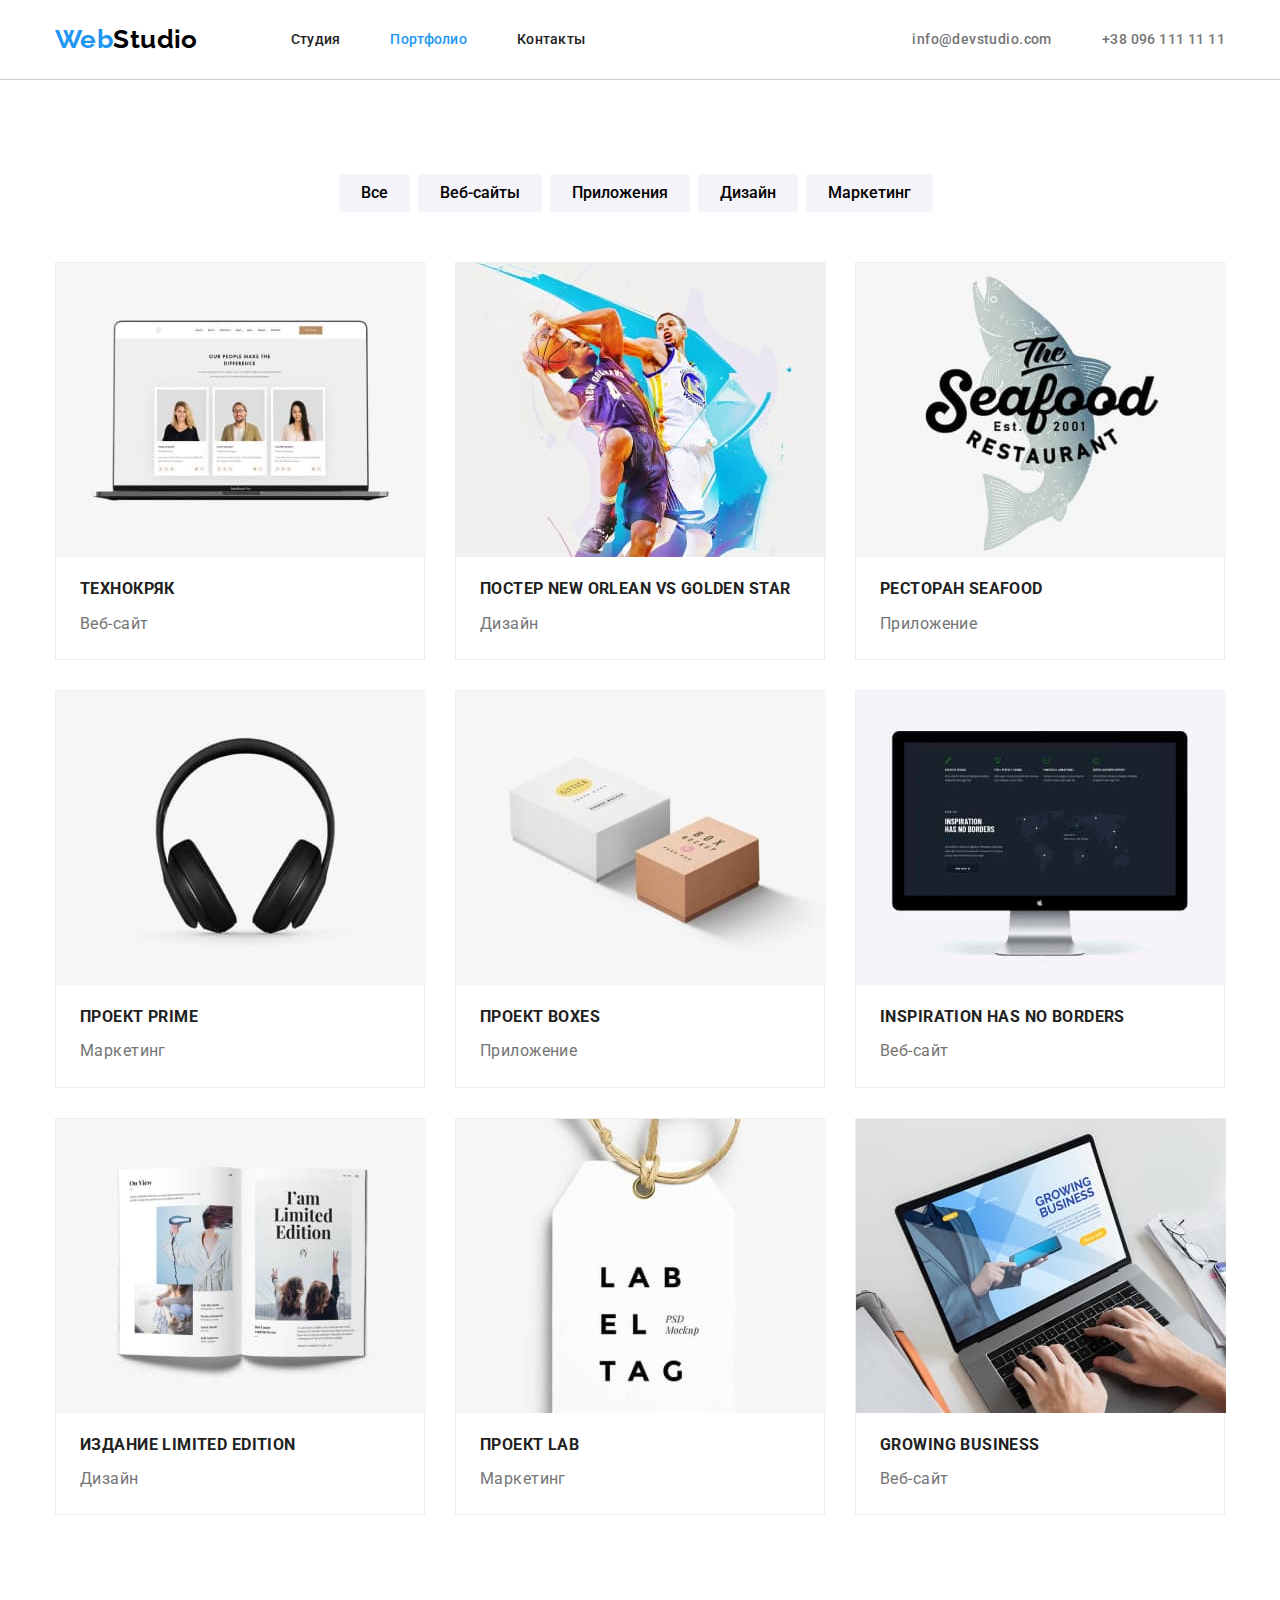
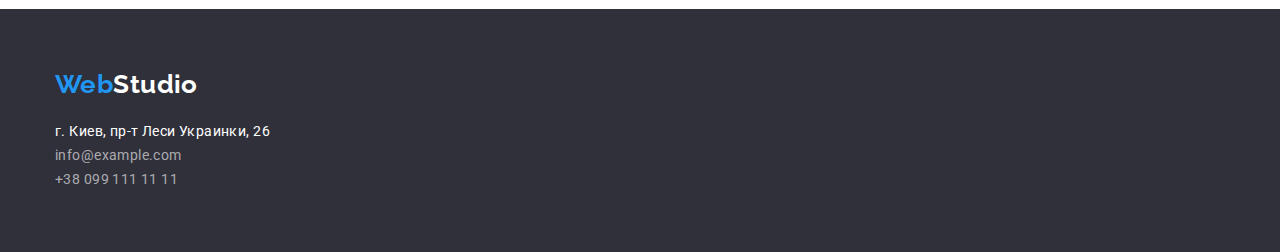
==== commit 200eae86: "update" ====
--- a/portfolio.html
+++ b/portfolio.html
@@ -20,8 +20,7 @@
     <header class="header">
         <div class="container">
             <nav class="nav">
-                <a href="./index.html" class="logo"><span class="web">Web</span>
-                    <span class="studio-dark">Studio</span></a>
+                <a href="./index.html" class="logo"><span class="web">Web</span><span class="studio-dark">Studio</span></a>
                 <ul class="site-nav list">
                     <li><a href="./index.html" class="link">Студия</a></li>
                     <li><a href="./portfolio.html" class="link current">Портфолио</a></li>
@@ -58,6 +57,7 @@
                 </ul>
                 <h2 class="visually-hidden">Примеры работ</h2>
                 <ul class="examples-list list">
+                    
                     <li class="examples-item">
                         <a href="" class="link">
                             <img src="./images/techcrack.jpg" alt="Пример веб-сайта" width="370">
--- a/css/styles.css
+++ b/css/styles.css
@@ -159,7 +159,6 @@
   height: 50px;
   margin-right: auto;
   margin-left: auto;
-  margin-bottom: 200px;
 }
 .hero .button:hover,
 .hero .button:focus {
@@ -182,9 +181,9 @@
   margin-bottom: 10px;
   text-transform: uppercase;
 }
-.features {
-  padding-top: 0px;
-  padding-bottom: 94px;
+.section.features {
+  padding-top: 94px;
+  padding-bottom: 0px;
 }
 .features .list-item {
   width: 270px;
@@ -214,7 +213,6 @@
   display: flex;
   flex-direction: row;
   justify-content: space-between;
-  padding-bottom: 94px;
 }
 .our-team {
   background-color: var(--secondary-bcg);
@@ -303,7 +301,7 @@
 .examples-item:nth-child(3n) {
   margin-right: 0px;
 }
-.examples-item:nth-child(-n + 3) {
+.examples-item:nth-last-child(n + 4) {
   margin-bottom: 30px;
 }
 .filter .button {
@@ -360,6 +358,3 @@
   padding-top: 94px;
   padding-bottom: 94px;
 }
-.portfolio {
-  border-top: 1px solid #ececec;
-}
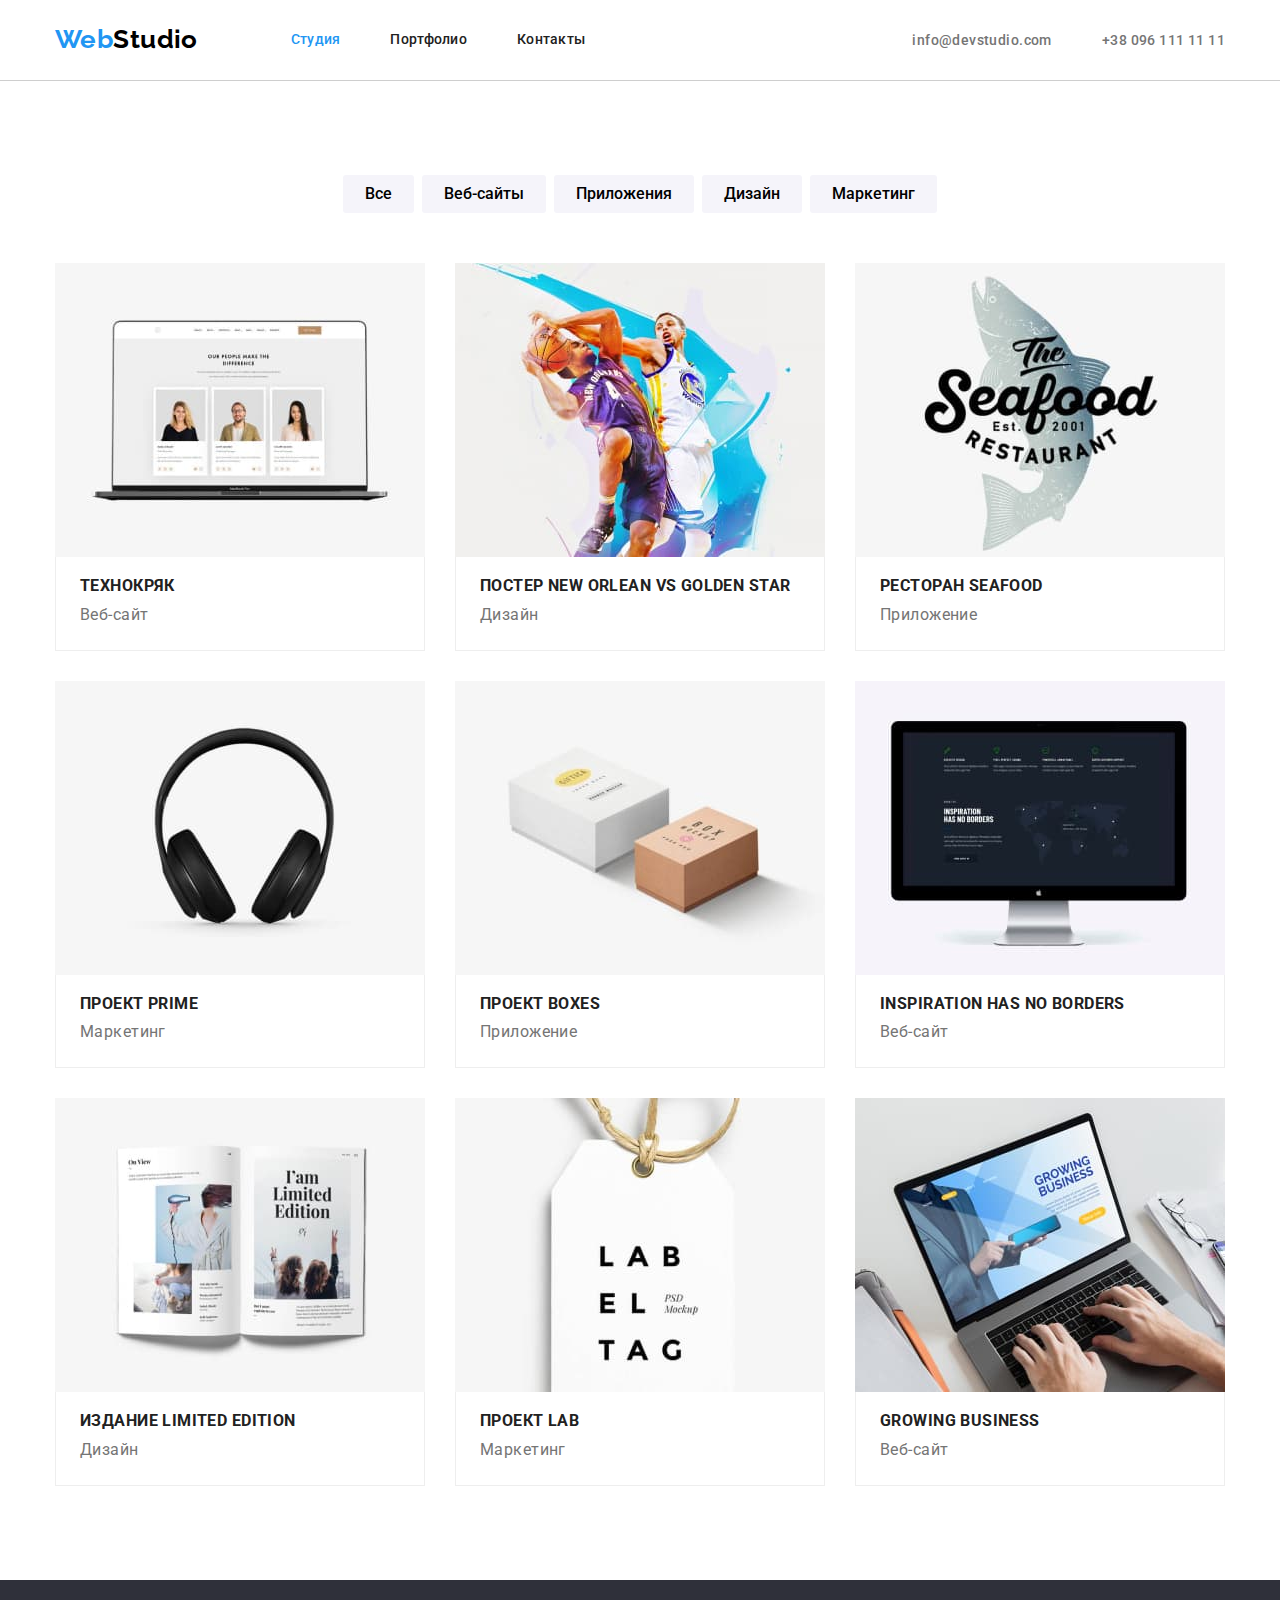
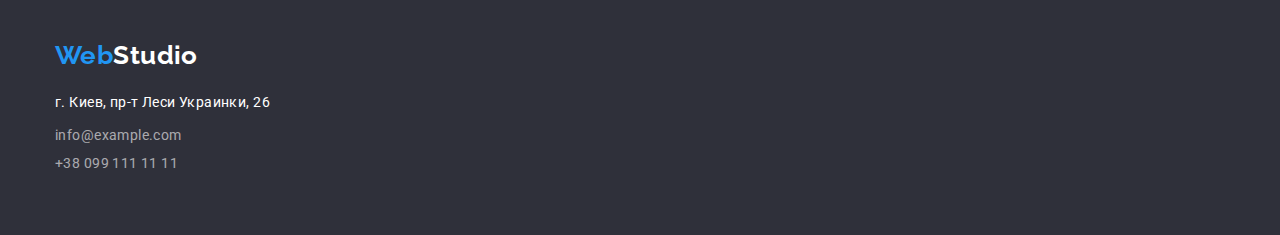
==== commit 7b119c4b: "update" ====
--- a/portfolio.html
+++ b/portfolio.html
@@ -22,8 +22,8 @@
             <nav class="nav">
                 <a href="./index.html" class="logo"><span class="web">Web</span><span class="studio-dark">Studio</span></a>
                 <ul class="site-nav list">
-                    <li><a href="./index.html" class="link">Студия</a></li>
-                    <li><a href="./portfolio.html" class="link current">Портфолио</a></li>
+                    <li><a href="./index.html" class="link current">Студия</a></li>
+                    <li><a href="./portfolio.html" class="link">Портфолио</a></li>
                     <li><a href="" class="link">Контакты</a></li>
                 </ul>
             </nav>
@@ -39,19 +39,19 @@
                 <h1 class="visually-hidden">Портфолио</h1>
                 <h2 class="visually-hidden">Фильтр</h2>
                 <ul class="filter list">
-                    <li>
+                    <li class="button-list">
                         <button type="button" class="button">Все</button>
                     </li>
-                    <li>
+                    <li class="button-list">
                         <button type="button" class="button">Веб-сайты</button>
                     </li>
-                    <li>
+                    <li class="button-list">
                         <button type="button" class="button">Приложения</button>
                     </li>
-                    <li>
+                    <li class="button-list">
                         <button type="button" class="button">Дизайн</button>
                     </li>
-                    <li>
+                    <li class="button-list">
                         <button type="button" class="button">Маркетинг</button>
                     </li>
                 </ul>
@@ -146,14 +146,14 @@
     </main>
     <footer class="footer">
         <div class="container">
-            <a href="index.html" class="logo link"><span class="web">Web</span><span
-                    class="studio-light">Studio</span></a>
+            <a href="index.html" class="logo link"><span class="web">Web</span><span class="studio-light">Studio</span></a>
             <address class="adress">
                 <ul class="contact-footer list link">
-                    <li>
-                        <a href="https://goo.gl/maps/TSnyQtJxr7Js1hhs7" target="_blank" rel="noopener noreferrer" class="footer-adress link adress">г. Киев, пр-т Леси Украинки, 26</a>
+                    <li class="adress-list">
+                        <a href="https://goo.gl/maps/TSnyQtJxr7Js1hhs7" target="_blank" rel="noopener noreferrer"
+                            class="footer-adress link adress">г. Киев, пр-т Леси Украинки, 26</a>
                     </li>
-                    <li>
+                    <li class="mail-list">
                         <a href="mailto:info@example.com" class="mail link">info@example.com</a>
                     </li>
                     <li>
--- a/css/styles.css
+++ b/css/styles.css
@@ -43,7 +43,7 @@
   padding-right: 15px;
   padding-left: 15px;
 }
-.img {
+img {
   display: block;
 }
 .visually-hidden {
@@ -92,6 +92,9 @@
   line-height: 16px;
   letter-spacing: 0.02em;
   line-height: 1.14;
+  padding-bottom: 32px;
+  padding-top: 32px;
+  display: block;
 }
 .site-nav > li:not(:last-child) {
   margin-right: 50px;
@@ -103,8 +106,6 @@
 }
 .header {
   border-bottom: 1px solid #cecece;
-  padding-top: 24px;
-  padding-bottom: 24px;
 }
 .contact-header {
   display: flex;
@@ -120,6 +121,12 @@
 }
 .contact-header .tell {
   margin-left: 50px;
+  padding-bottom: 32px;
+  padding-top: 32px;
+}
+.contact-header .mail {
+  padding-bottom: 32px;
+  padding-top: 32px;
 }
 /* Hero */
 .hero {
@@ -187,23 +194,29 @@
 }
 .features .list-item {
   width: 270px;
+  margin-right: 30px;
+}
+.features .list-item:nth-child(4n) {
+  margin-right: 0;
 }
 .features .list {
   display: flex;
-  flex-direction: row;
-  justify-content: space-between;
-}
-.bussines .list {
-  display: flex;
-  flex-direction: row;
-  justify-content: space-between;
-}
-.bussines .section-title {
-  display: flex;
-  flex-direction: row;
+}
+
+.busines .list {
+  display: flex;
+}
+.busines .section-title {
+  display: flex;
   justify-content: center;
 }
-.sect .description {
+.features-img {
+  margin-right: 30px;
+}
+.features-img:nth-child(3n) {
+  margin-right: 0px;
+}
+.section .description {
   font-weight: 400;
   line-height: 1.7;
   margin-top: 0px;
@@ -211,8 +224,6 @@
 }
 .our-team .list {
   display: flex;
-  flex-direction: row;
-  justify-content: space-between;
 }
 .our-team {
   background-color: var(--secondary-bcg);
@@ -227,14 +238,12 @@
   font-size: 16px;
   line-height: 1.19;
   font-weight: 500;
-  margin-top: 30px;
   margin-bottom: 10px;
 }
 .section .position {
   font-size: 16px;
   font-weight: 400;
   line-height: 1.19;
-  padding-bottom: 30px;
   margin: 0px;
 }
 .worker-box {
@@ -244,6 +253,14 @@
   border-radius: 1px;
   box-shadow: 0px 2px 1px rgba(0, 0, 0, 0.2), 0px 1px 1px rgba(0, 0, 0, 0.14),
     0px 1px 3px rgba(0, 0, 0, 0.12);
+  margin-right: 30px;
+}
+.worker-box:nth-child(4n) {
+  margin-right: 0px;
+}
+.worker-description {
+  padding-top: 30px;
+  padding-bottom: 30px;
 }
 .footer {
   background-color: var(--alternative-bgc);
@@ -271,8 +288,13 @@
   line-height: 1.7;
 }
 .contact-footer .mail {
+  color: var(--footer-contact);
+}
+.mail-list {
+  margin-bottom: 4px;
+}
+.adress-list {
   margin-bottom: 9px;
-  color: var(--footer-contact);
 }
 .contact-footer .tell {
   padding-bottom: 0px;
@@ -338,21 +360,34 @@
   margin: 0px;
 }
 .examples-item {
-  border: 1px solid #eeeeee;
   width: 370px;
   margin-right: 30px;
 }
 .item-description {
-  margin: 20px 24px;
   width: 322px;
+  border-right: 1px solid #eeeeee;
+  border-left: 1px solid #eeeeee;
+  border-bottom: 1px solid #eeeeee;
+  border-top: 0px;
+  padding-top: 20px;
+  padding-bottom: 20px;
+  width: 370px;
+  padding-left: 24px;
+  padding-right: 24px;
+}
+.item-description .title {
+  margin-bottom: 4px;
 }
 .filter {
   display: flex;
   justify-content: center;
   margin-bottom: 50px;
 }
-.filter .button:nth-last-child(1) {
+.button-list {
   margin-right: 8px;
+}
+.button-list:last-child {
+  margin-right: 0;
 }
 .section {
   padding-top: 94px;
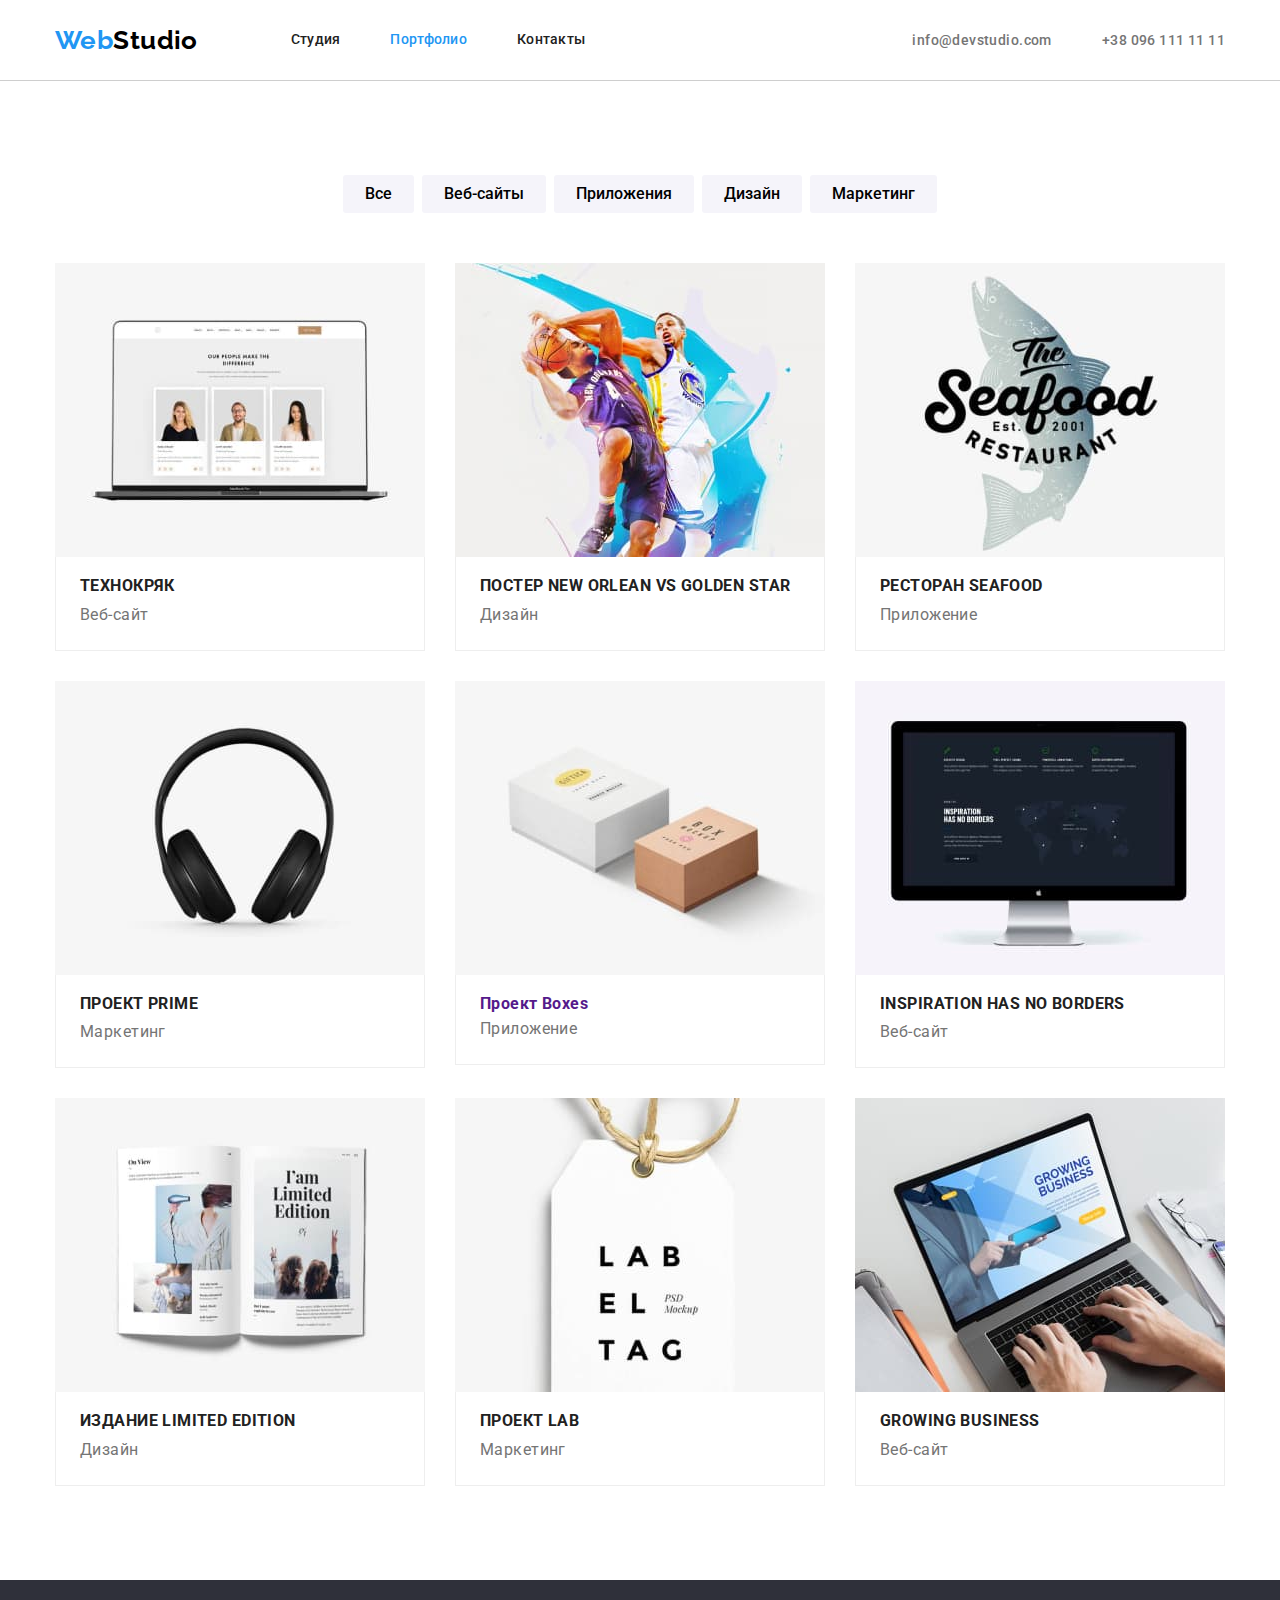
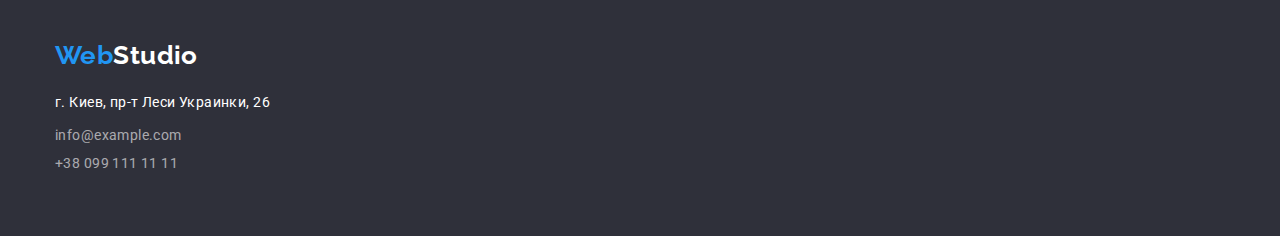
==== commit 1bdcfafe: "update" ====
--- a/portfolio.html
+++ b/portfolio.html
@@ -22,14 +22,14 @@
             <nav class="nav">
                 <a href="./index.html" class="logo"><span class="web">Web</span><span class="studio-dark">Studio</span></a>
                 <ul class="site-nav list">
-                    <li><a href="./index.html" class="link current">Студия</a></li>
-                    <li><a href="./portfolio.html" class="link">Портфолио</a></li>
+                    <li><a href="./index.html" class="link">Студия</a></li>
+                    <li><a href="./portfolio.html" class="link current">Портфолио</a></li>
                     <li><a href="" class="link">Контакты</a></li>
                 </ul>
             </nav>
             <ul class="contact-header list">
-                <li><a href="mailto:info@devstudio.com" class="mail link">info@devstudio.com</a></li>
-                <li><a href="tell:+380961111111" class="tell link">+38 096 111 11 11</a></li>
+                <li class="mail-link"><a href="mailto:info@devstudio.com" class="mail link">info@devstudio.com</a></li>
+                <li class="tell-link"><a href="tell:+380961111111" class="tell link">+38 096 111 11 11</a></li>
             </ul>
         </div>
     </header>
@@ -98,7 +98,7 @@
                         <a href="" class="link">
                             <img src="./images/project-boxes.jpg" alt="Коробки" width="370">
                             <div class="item-description">
-                                <h3 class="title">Проект Boxes</h3>
+                                <h3 class="title-examples">Проект Boxes</h3>
                                 <p class="description">Приложение</p>
                             </div>
                         </a>
--- a/css/styles.css
+++ b/css/styles.css
@@ -119,12 +119,12 @@
 .site-nav .link.current {
   color: var(--accent-text-color);
 }
-.contact-header .tell {
+.contact-header .tell-link {
   margin-left: 50px;
   padding-bottom: 32px;
   padding-top: 32px;
 }
-.contact-header .mail {
+.contact-header .mail-link {
   padding-bottom: 32px;
   padding-top: 32px;
 }
@@ -212,6 +212,7 @@
 }
 .features-img {
   margin-right: 30px;
+  width: 370px;
 }
 .features-img:nth-child(3n) {
   margin-right: 0px;
@@ -344,7 +345,7 @@
   color: var(--white-color-text);
   background-color: var(--accent-text-color);
 }
-.examples .title {
+.examples .title-examples {
   color: var(--logo-studio-color);
   font-size: 18px;
   line-height: 2;
